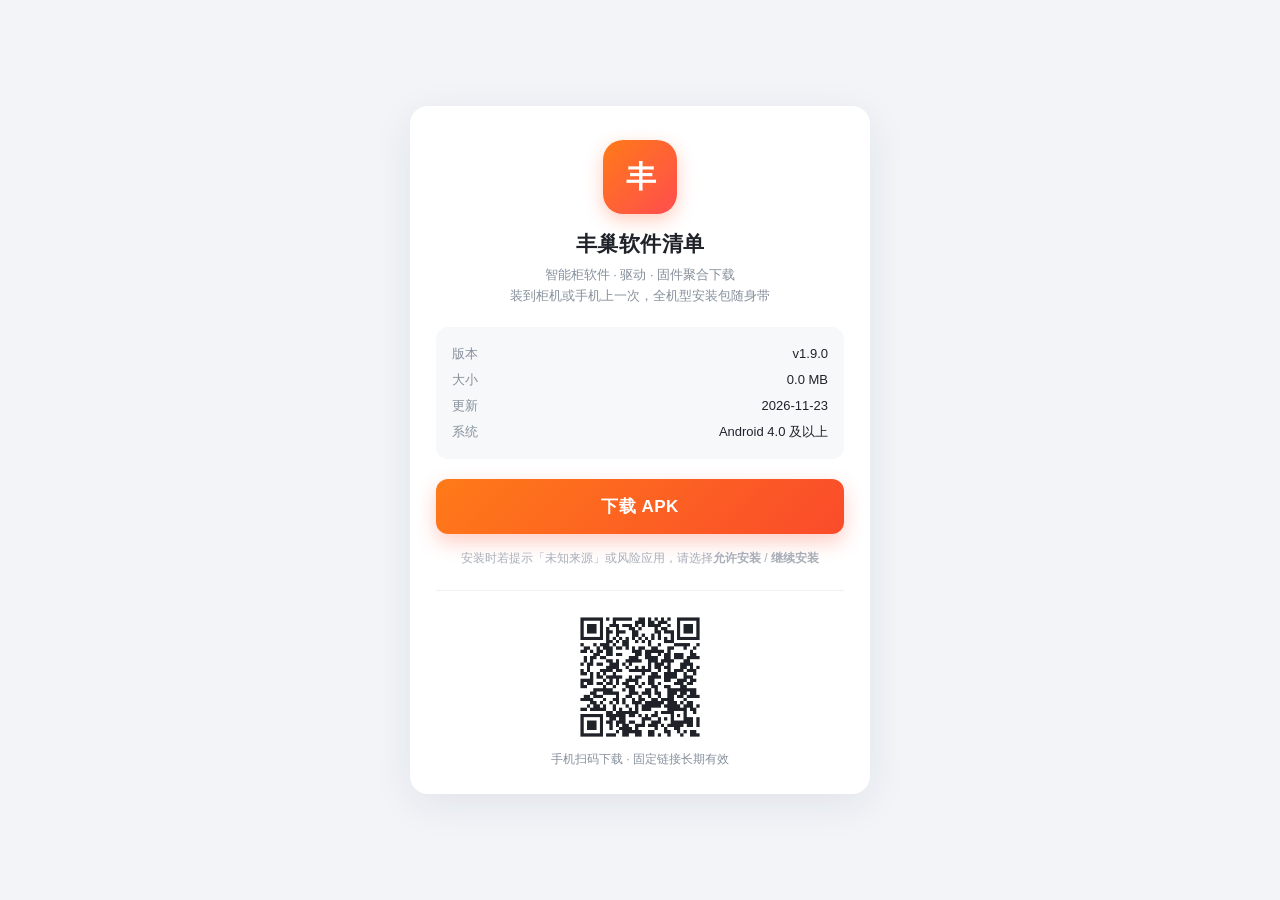
==== app/index.html @ e40d32ba "App 固定下载页：落地页 + 二维码" ====
<!DOCTYPE html>
<html lang="zh-CN">
<head>
<meta charset="utf-8">
<meta name="viewport" content="width=device-width,initial-scale=1,viewport-fit=cover">
<title>丰巢软件清单 · 下载</title>
<style>
  * { margin: 0; padding: 0; box-sizing: border-box; -webkit-tap-highlight-color: transparent; }
  body {
    font-family: -apple-system, BlinkMacSystemFont, "PingFang SC", "Hiragino Sans GB", "Microsoft YaHei", sans-serif;
    background: #f2f4f8; color: #1f2329; min-height: 100vh;
    display: flex; align-items: center; justify-content: center; padding: 20px;
  }
  .card {
    background: #fff; width: 100%; max-width: 460px; border-radius: 18px;
    padding: 34px 26px 26px; box-shadow: 0 10px 40px rgba(20, 32, 60, .08); text-align: center;
  }
  .logo {
    width: 74px; height: 74px; margin: 0 auto 16px; border-radius: 20px;
    background: linear-gradient(135deg, #ff7a18, #ff4d4f); color: #fff;
    font-size: 30px; font-weight: 700; line-height: 74px; letter-spacing: -1px;
    box-shadow: 0 6px 18px rgba(255, 90, 40, .3);
  }
  h1 { font-size: 21px; font-weight: 600; letter-spacing: .5px; }
  .sub { margin-top: 7px; font-size: 13px; color: #86909c; line-height: 1.6; }
  .meta {
    margin: 20px 0 4px; background: #f7f8fa; border-radius: 12px; padding: 14px 16px; text-align: left;
  }
  .meta div { display: flex; justify-content: space-between; font-size: 13px; line-height: 2; }
  .meta span:first-child { color: #86909c; }
  .meta span:last-child { color: #1f2329; font-weight: 500; font-variant-numeric: tabular-nums; }
  .btn {
    display: block; margin-top: 20px; padding: 16px; border-radius: 12px;
    background: linear-gradient(135deg, #ff7a18, #fa4b2b); color: #fff; text-decoration: none;
    font-size: 17px; font-weight: 600; letter-spacing: .5px;
    box-shadow: 0 8px 20px rgba(250, 75, 43, .28);
  }
  .btn:active { transform: translateY(1px); opacity: .92; }
  .btn[aria-disabled="true"] { background: #c9cdd4; box-shadow: none; }
  .hint { margin-top: 14px; font-size: 12px; color: #a9aeb8; line-height: 1.7; }
  .qr { margin-top: 22px; padding-top: 20px; border-top: 1px solid #f0f1f4; }
  .qr img { width: 132px; height: 132px; display: block; margin: 0 auto 8px; }
  .qr p { font-size: 12px; color: #86909c; }
  .mask {
    position: fixed; inset: 0; background: rgba(0, 0, 0, .78); z-index: 99;
    display: none; padding: 24px; color: #fff;
  }
  .mask.on { display: block; }
  .mask .arrow { text-align: right; font-size: 40px; line-height: 1; margin-bottom: 14px; }
  .mask .txt { background: rgba(255, 255, 255, .1); border-radius: 12px; padding: 18px; font-size: 15px; line-height: 1.9; }
  .mask .txt b { color: #ffd666; }
  .mask .close { margin-top: 18px; text-align: center; font-size: 14px; color: #c9cdd4; }
  @media (prefers-color-scheme: dark) {
    body { background: #14151a; color: #e8eaee; }
    .card { background: #1e1f26; box-shadow: 0 10px 40px rgba(0, 0, 0, .5); }
    .meta { background: #26272f; }
    .meta span:last-child { color: #e8eaee; }
    .qr { border-top-color: #2a2b33; }
  }
</style>
</head>
<body>
<div class="card">
  <div class="logo">丰</div>
  <h1>丰巢软件清单</h1>
  <p class="sub">智能柜软件 · 驱动 · 固件聚合下载<br>装到柜机或手机上一次，全机型安装包随身带</p>

  <div class="meta">
    <div><span>版本</span><span id="ver">读取中…</span></div>
    <div><span>大小</span><span id="size">—</span></div>
    <div><span>更新</span><span id="date">—</span></div>
    <div><span>系统</span><span>Android 4.0 及以上</span></div>
  </div>

  <a class="btn" id="dl" href="fcbox-catalog.apk" download>下载 APK</a>
  <p class="hint">安装时若提示「未知来源」或风险应用，请选择<b>允许安装</b> / <b>继续安装</b></p>

  <div class="qr">
    <img src="qr.png" alt="扫码下载" width="132" height="132">
    <p>手机扫码下载 · 固定链接长期有效</p>
  </div>
</div>

<div class="mask" id="mask">
  <div class="arrow">↗</div>
  <div class="txt">
    当前在<b>微信 / QQ</b> 中打开，无法直接下载 APK。<br>
    请点右上角 <b>「···」</b> → 选择<b>「在浏览器打开」</b>，再点下载。
  </div>
  <div class="close" id="closeMask">我知道了</div>
</div>

<script>
(function () {
  var isWx = /MicroMessenger|QQ\//i.test(navigator.userAgent);
  var mask = document.getElementById('mask');
  var btn = document.getElementById('dl');

  if (isWx) {
    btn.addEventListener('click', function (e) { e.preventDefault(); mask.classList.add('on'); });
    if (window.innerWidth < 900) mask.classList.add('on');
  }
  document.getElementById('closeMask').addEventListener('click', function () {
    mask.classList.remove('on');
  });

  fetch('version.json?t=' + Date.now()).then(function (r) { return r.json(); }).then(function (v) {
    document.getElementById('ver').textContent = 'v' + v.version;
    document.getElementById('size').textContent = (v.size / 1048576).toFixed(1) + ' MB';
    var d = new Date(v.updatedAt);
    if (!isNaN(d)) {
      document.getElementById('date').textContent =
        d.getFullYear() + '-' + ('0' + (d.getMonth() + 1)).slice(-2) + '-' + ('0' + d.getDate()).slice(-2);
    }
  }).catch(function () {
    document.getElementById('ver').textContent = '最新版';
  });
})();
</script>
</body>
</html>
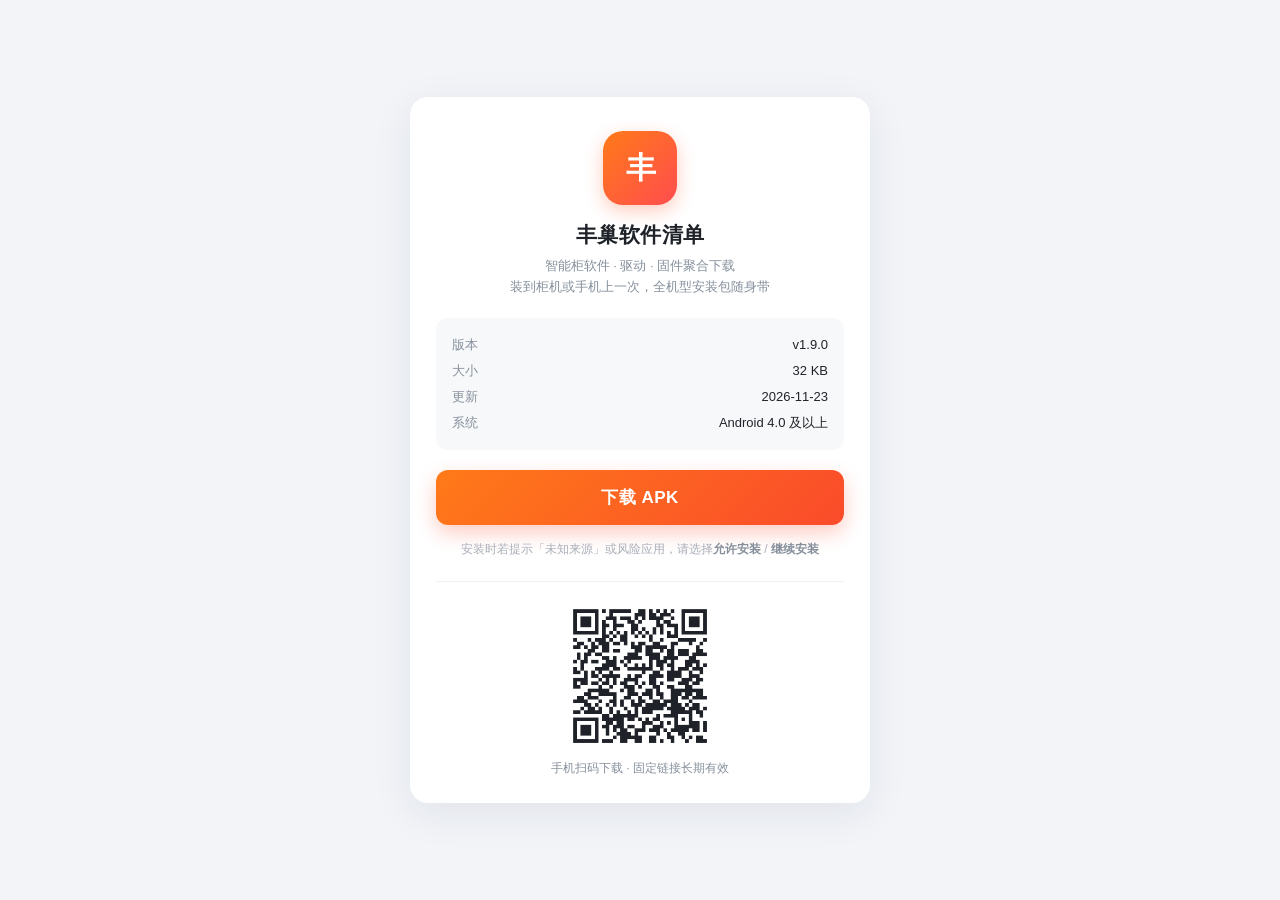
==== commit 4123eb10: "首页加 App 下载入口；落地页尺寸与文案微调" ====
--- a/app/index.html
+++ b/app/index.html
@@ -38,8 +38,9 @@
   .btn:active { transform: translateY(1px); opacity: .92; }
   .btn[aria-disabled="true"] { background: #c9cdd4; box-shadow: none; }
   .hint { margin-top: 14px; font-size: 12px; color: #a9aeb8; line-height: 1.7; }
+  .hint b { white-space: nowrap; color: #86909c; }
   .qr { margin-top: 22px; padding-top: 20px; border-top: 1px solid #f0f1f4; }
-  .qr img { width: 132px; height: 132px; display: block; margin: 0 auto 8px; }
+  .qr img { width: 148px; height: 148px; display: block; margin: 0 auto 10px; border-radius: 10px; background: #fff; }
   .qr p { font-size: 12px; color: #86909c; }
   .mask {
     position: fixed; inset: 0; background: rgba(0, 0, 0, .78); z-index: 99;
@@ -106,7 +107,9 @@
 
   fetch('version.json?t=' + Date.now()).then(function (r) { return r.json(); }).then(function (v) {
     document.getElementById('ver').textContent = 'v' + v.version;
-    document.getElementById('size').textContent = (v.size / 1048576).toFixed(1) + ' MB';
+    var kb = v.size / 1024;
+    document.getElementById('size').textContent =
+      kb < 1024 ? Math.round(kb) + ' KB' : (kb / 1024).toFixed(1) + ' MB';
     var d = new Date(v.updatedAt);
     if (!isNaN(d)) {
       document.getElementById('date').textContent =
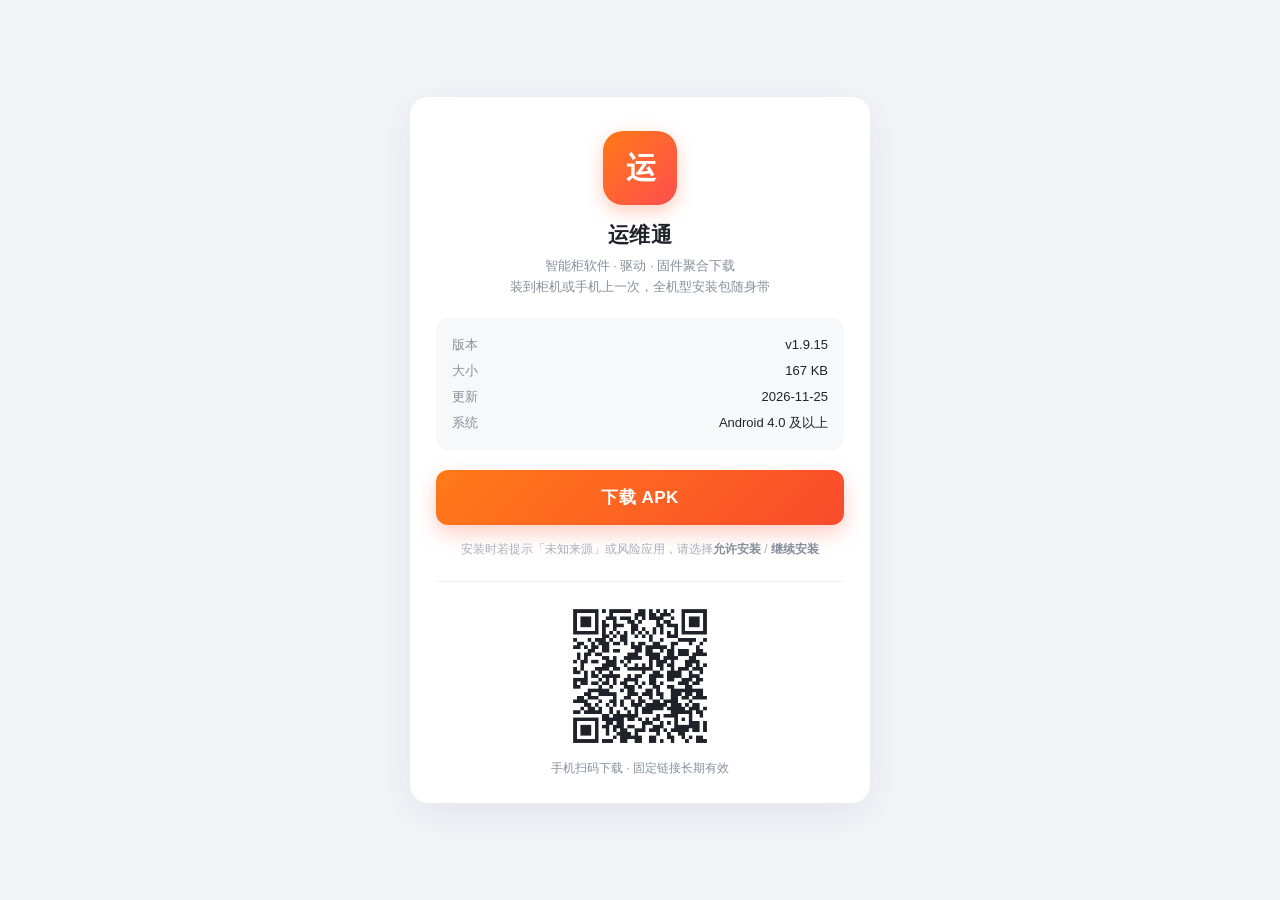
==== commit 5002ed4d: "发布 App v1.9.15 到固定下载地址" ====
--- a/app/index.html
+++ b/app/index.html
@@ -3,7 +3,7 @@
 <head>
 <meta charset="utf-8">
 <meta name="viewport" content="width=device-width,initial-scale=1,viewport-fit=cover">
-<title>丰巢软件清单 · 下载</title>
+<title>运维通 · 下载</title>
 <style>
   * { margin: 0; padding: 0; box-sizing: border-box; -webkit-tap-highlight-color: transparent; }
   body {
@@ -62,8 +62,8 @@
 </head>
 <body>
 <div class="card">
-  <div class="logo">丰</div>
-  <h1>丰巢软件清单</h1>
+  <div class="logo">运</div>
+  <h1>运维通</h1>
   <p class="sub">智能柜软件 · 驱动 · 固件聚合下载<br>装到柜机或手机上一次，全机型安装包随身带</p>
 
   <div class="meta">
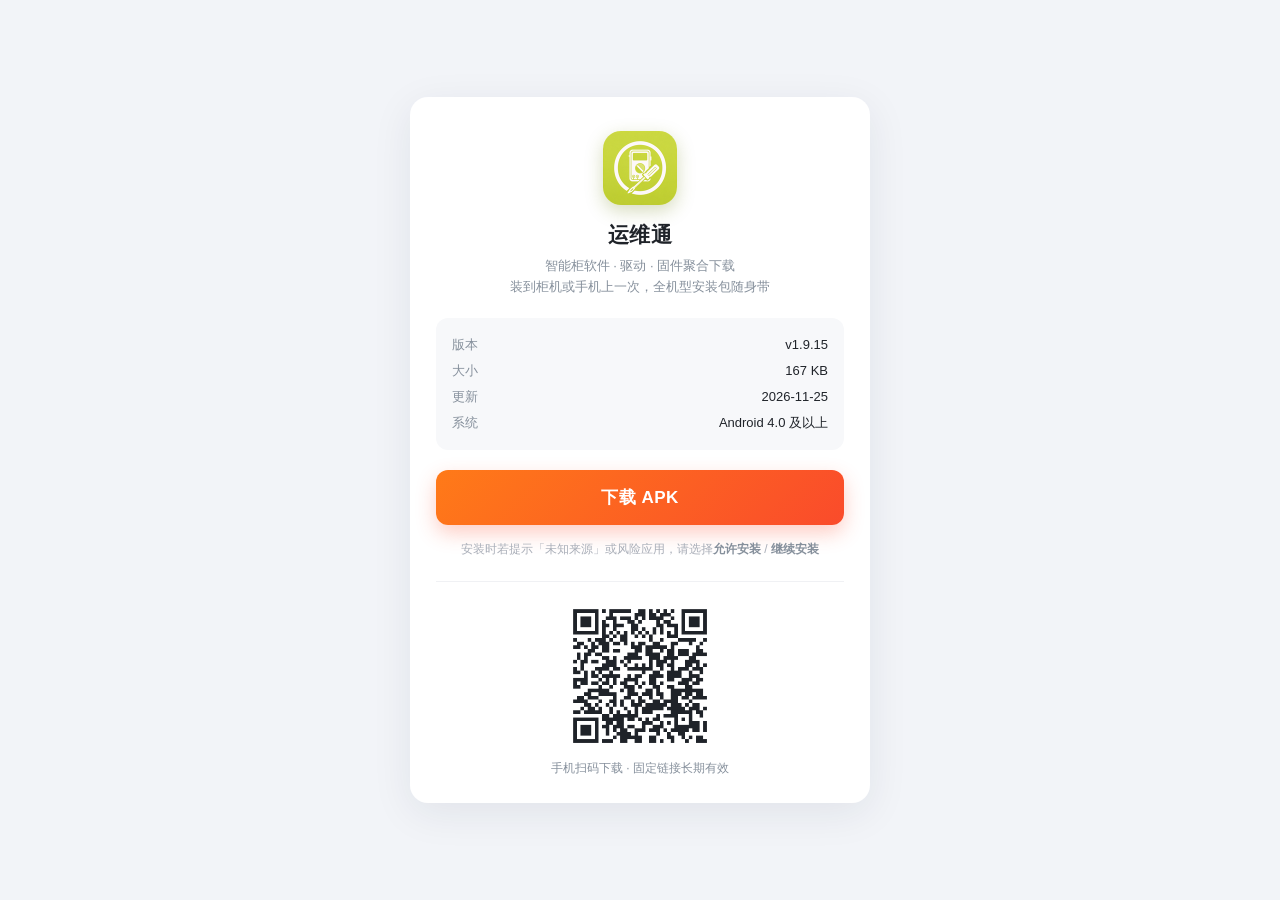
==== commit cad12b13: "下载页改用应用真实图标" ====
--- a/app/index.html
+++ b/app/index.html
@@ -16,10 +16,8 @@
     padding: 34px 26px 26px; box-shadow: 0 10px 40px rgba(20, 32, 60, .08); text-align: center;
   }
   .logo {
-    width: 74px; height: 74px; margin: 0 auto 16px; border-radius: 20px;
-    background: linear-gradient(135deg, #ff7a18, #ff4d4f); color: #fff;
-    font-size: 30px; font-weight: 700; line-height: 74px; letter-spacing: -1px;
-    box-shadow: 0 6px 18px rgba(255, 90, 40, .3);
+    width: 74px; height: 74px; margin: 0 auto 16px; border-radius: 18px; display: block;
+    box-shadow: 0 6px 18px rgba(110, 130, 20, .28);
   }
   h1 { font-size: 21px; font-weight: 600; letter-spacing: .5px; }
   .sub { margin-top: 7px; font-size: 13px; color: #86909c; line-height: 1.6; }
@@ -62,7 +60,7 @@
 </head>
 <body>
 <div class="card">
-  <div class="logo">运</div>
+  <img class="logo" src="icon.png" alt="运维通" width="74" height="74">
   <h1>运维通</h1>
   <p class="sub">智能柜软件 · 驱动 · 固件聚合下载<br>装到柜机或手机上一次，全机型安装包随身带</p>
 
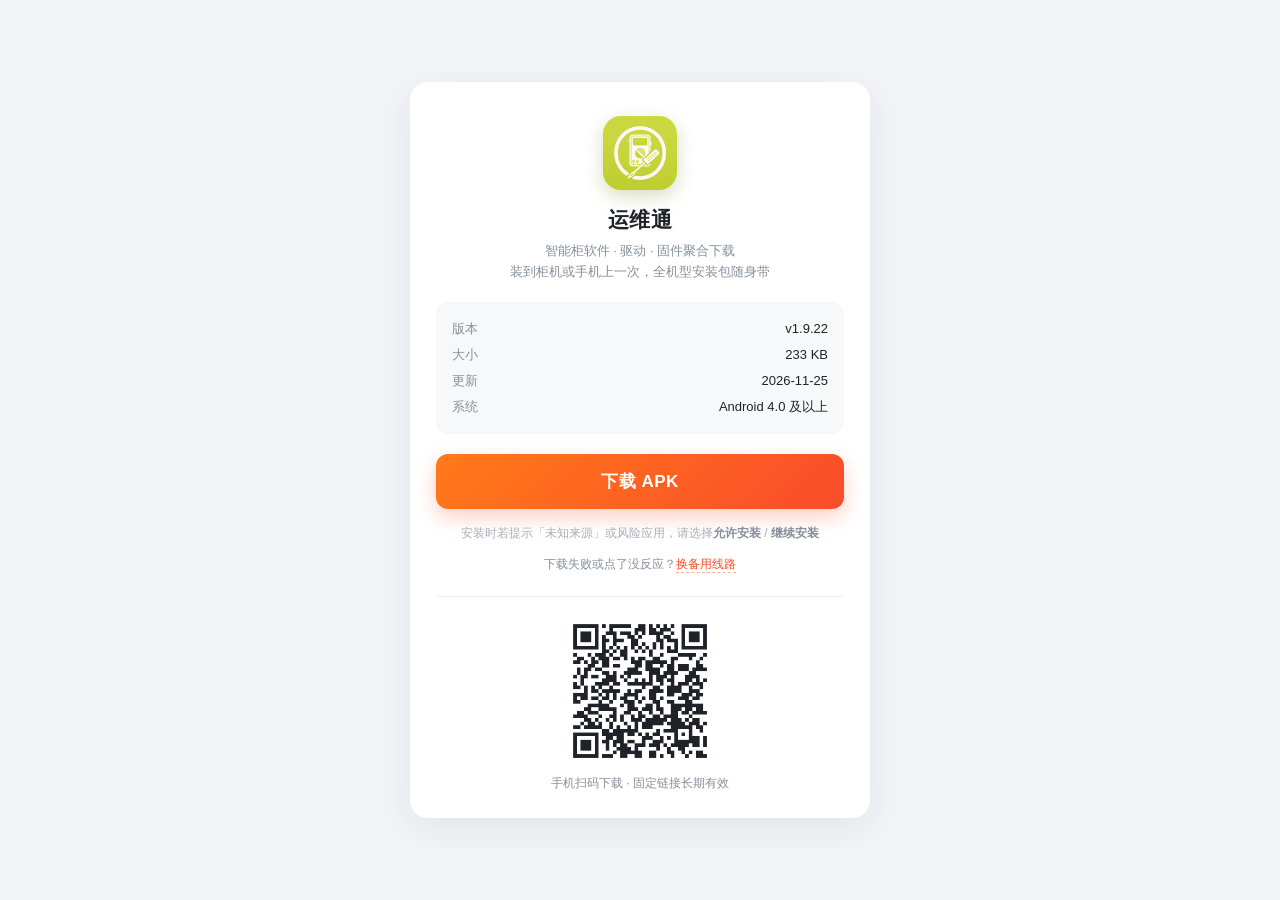
==== commit 97add977: "下载页：小米浏览器自动切备用线路（本站网关不支持断点续传）" ====
--- a/app/index.html
+++ b/app/index.html
@@ -37,6 +37,8 @@
   .btn[aria-disabled="true"] { background: #c9cdd4; box-shadow: none; }
   .hint { margin-top: 14px; font-size: 12px; color: #a9aeb8; line-height: 1.7; }
   .hint b { white-space: nowrap; color: #86909c; }
+  .alt { margin-top: 10px; font-size: 12px; color: #86909c; line-height: 1.7; }
+  .alt a { color: #fa4b2b; text-decoration: none; border-bottom: 1px dashed rgba(250, 75, 43, .45); padding-bottom: 1px; }
   .qr { margin-top: 22px; padding-top: 20px; border-top: 1px solid #f0f1f4; }
   .qr img { width: 148px; height: 148px; display: block; margin: 0 auto 10px; border-radius: 10px; background: #fff; }
   .qr p { font-size: 12px; color: #86909c; }
@@ -73,6 +75,7 @@
 
   <a class="btn" id="dl" href="fcbox-catalog.apk" download>下载 APK</a>
   <p class="hint">安装时若提示「未知来源」或风险应用，请选择<b>允许安装</b> / <b>继续安装</b></p>
+  <p class="alt" id="alt">下载失败或点了没反应？<a id="mir" href="https://chuyl666.github.io/fcbox-download/app/fcbox-catalog.apk">换备用线路</a></p>
 
   <div class="qr">
     <img src="qr.png" alt="扫码下载" width="132" height="132">
@@ -94,6 +97,17 @@
   var isWx = /MicroMessenger|QQ\//i.test(navigator.userAgent);
   var mask = document.getElementById('mask');
   var btn = document.getElementById('dl');
+
+  /* 本站网关不回 206（不支持断点续传），小米自带浏览器用的是多线程下载器，
+     遇到 200 全量响应会直接判失败。GitHub Pages 镜像支持 Range，给 MIUI 默认走镜像。 */
+  var MIRROR = 'https://chuyl666.github.io/fcbox-download/app/fcbox-catalog.apk';
+  var isMiui = /MiuiBrowser|XiaoMi\//i.test(navigator.userAgent);
+  if (isMiui) {
+    btn.href = MIRROR;
+    btn.textContent = '下载 APK（备用线路）';
+    document.getElementById('alt').innerHTML =
+      '已自动切到支持断点续传的线路；若仍失败，可长按复制链接到其他浏览器下载';
+  }
 
   if (isWx) {
     btn.addEventListener('click', function (e) { e.preventDefault(); mask.classList.add('on'); });
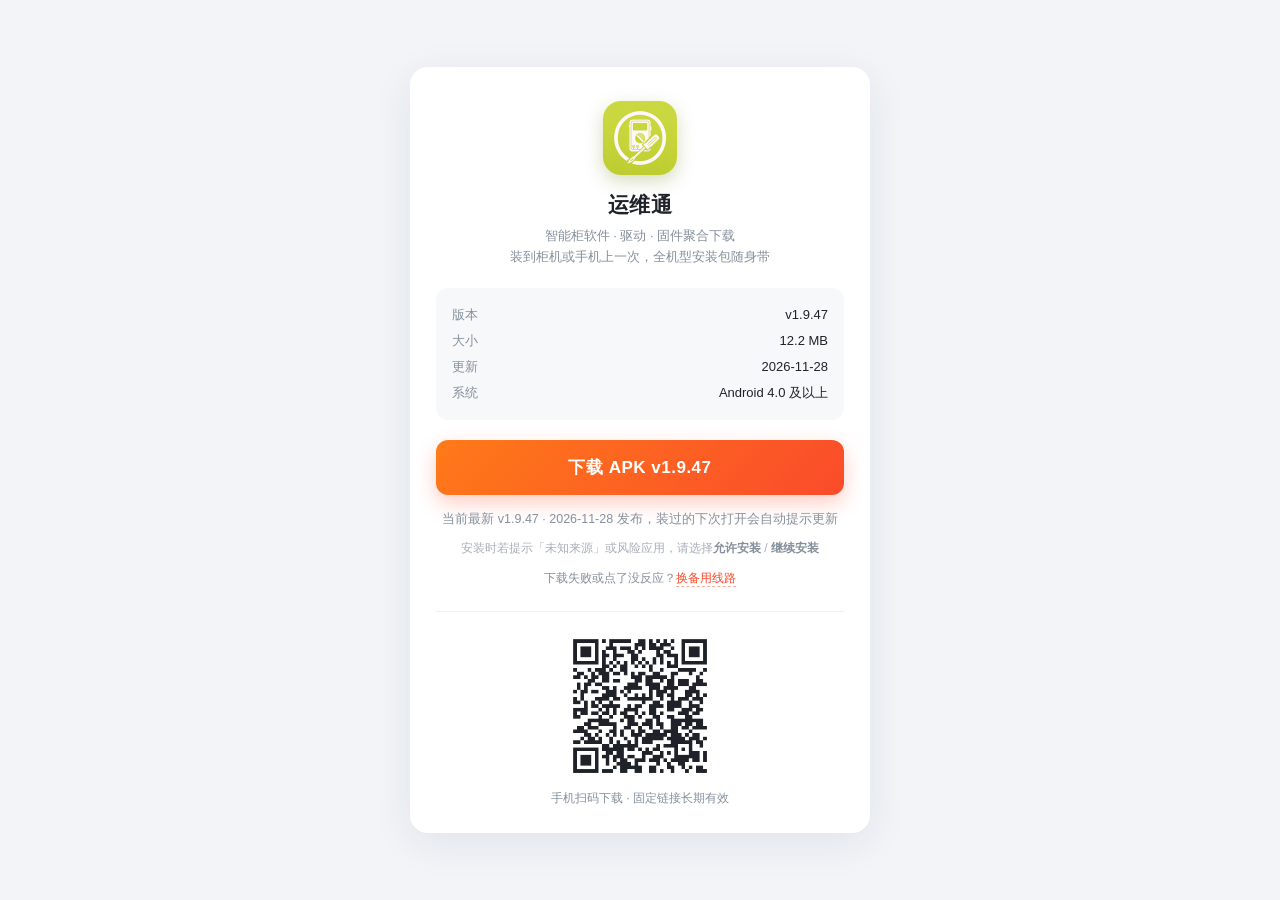
==== commit cf6d840b: "下载页加一键更新：按 version.json 实时拼带版本号的下载地址，旧版用户自动提示更新" ====
--- a/app/index.html
+++ b/app/index.html
@@ -35,7 +35,15 @@
   }
   .btn:active { transform: translateY(1px); opacity: .92; }
   .btn[aria-disabled="true"] { background: #c9cdd4; box-shadow: none; }
-  .hint { margin-top: 14px; font-size: 12px; color: #a9aeb8; line-height: 1.7; }
+  /* 有新版本时给主按钮加一圈呼吸光，提示「该更新了」 */
+  .btn.fresh { animation: breathe 2s ease-in-out infinite; }
+  @keyframes breathe {
+    0%, 100% { box-shadow: 0 8px 20px rgba(250, 75, 43, .28); }
+    50% { box-shadow: 0 8px 26px rgba(250, 75, 43, .55); }
+  }
+  .state { margin-top: 14px; font-size: 12.5px; line-height: 1.7; color: #86909c; min-height: 21px; }
+  .state.fresh { color: #f5222d; font-weight: 600; }
+  .hint { margin-top: 8px; font-size: 12px; color: #a9aeb8; line-height: 1.7; }
   .hint b { white-space: nowrap; color: #86909c; }
   .alt { margin-top: 10px; font-size: 12px; color: #86909c; line-height: 1.7; }
   .alt a { color: #fa4b2b; text-decoration: none; border-bottom: 1px dashed rgba(250, 75, 43, .45); padding-bottom: 1px; }
@@ -57,6 +65,7 @@
     .meta { background: #26272f; }
     .meta span:last-child { color: #e8eaee; }
     .qr { border-top-color: #2a2b33; }
+    .state.fresh { color: #ff7875; }
   }
 </style>
 </head>
@@ -74,6 +83,7 @@
   </div>
 
   <a class="btn" id="dl" href="fcbox-catalog.apk" download>下载 APK</a>
+  <p class="state" id="state">正在获取最新版本…</p>
   <p class="hint">安装时若提示「未知来源」或风险应用，请选择<b>允许安装</b> / <b>继续安装</b></p>
   <p class="alt" id="alt">下载失败或点了没反应？<a id="mir" href="https://chuyl666.github.io/fcbox-download/app/fcbox-catalog.apk">换备用线路</a></p>
 
@@ -97,38 +107,95 @@
   var isWx = /MicroMessenger|QQ\//i.test(navigator.userAgent);
   var mask = document.getElementById('mask');
   var btn = document.getElementById('dl');
+  var state = document.getElementById('state');
+  var mir = document.getElementById('mir');
 
   /* 本站网关不回 206（不支持断点续传），小米自带浏览器用的是多线程下载器，
      遇到 200 全量响应会直接判失败。GitHub Pages 镜像支持 Range，给 MIUI 默认走镜像。 */
+  var LOCAL_APK = 'fcbox-catalog.apk';
   var MIRROR = 'https://chuyl666.github.io/fcbox-download/app/fcbox-catalog.apk';
   var isMiui = /MiuiBrowser|XiaoMi\//i.test(navigator.userAgent);
+  var base = isMiui ? MIRROR : LOCAL_APK;
+  var KEY = 'fcbox_app_ver';        // 本机上次下载过的版本
+  var VER = '';                     // 线上最新版本
+
   if (isMiui) {
-    btn.href = MIRROR;
     btn.textContent = '下载 APK（备用线路）';
     document.getElementById('alt').innerHTML =
       '已自动切到支持断点续传的线路；若仍失败，可长按复制链接到其他浏览器下载';
   }
 
+  /* 读取「上次下载的版本」：优先 URL 参数 ?ver=（App 内跳转会带自己的版本），
+     否则用本机 localStorage 记录。两条都没有就按首次安装处理。 */
+  function knownVersion() {
+    var m = /[?&]ver=([^&]+)/.exec(location.search);
+    if (m) return decodeURIComponent(m[1]);
+    try { return localStorage.getItem(KEY) || ''; } catch (e) { return ''; }
+  }
+
+  /* 同一个文件名反复覆盖，浏览器和 CDN 会把旧包缓存住，所以下载地址带上版本号 +
+     时间戳，保证「点一次拿到的一定是当前这一版」。 */
+  function apkUrl(v) {
+    return base + (base.indexOf('?') < 0 ? '?' : '&') + 'v=' + encodeURIComponent(v) + '&t=' + Date.now();
+  }
+
+  function remember(v) {
+    try { localStorage.setItem(KEY, v); } catch (e) {}
+  }
+
+  fetch('version.json?t=' + Date.now(), { cache: 'no-store' })
+    .then(function (r) { return r.json(); })
+    .then(function (v) {
+      VER = v.version;
+      document.getElementById('ver').textContent = 'v' + v.version;
+      var kb = v.size / 1024;
+      document.getElementById('size').textContent =
+        kb < 1024 ? Math.round(kb) + ' KB' : (kb / 1024).toFixed(1) + ' MB';
+      var d = new Date(v.updatedAt);
+      var day = '';
+      if (!isNaN(d)) {
+        day = d.getFullYear() + '-' + ('0' + (d.getMonth() + 1)).slice(-2) + '-' + ('0' + d.getDate()).slice(-2);
+        document.getElementById('date').textContent = day;
+      }
+
+      btn.href = apkUrl(v.version);
+      btn.setAttribute('download', '运维通_v' + v.version + '.apk');
+      mir.href = MIRROR;
+      var tail = isMiui ? '（备用线路）' : '';
+
+      var known = knownVersion();
+      if (known && known !== v.version) {
+        // 有旧版 → 主按钮直接就是「一键更新」
+        btn.textContent = '一键更新到 v' + v.version + tail;
+        btn.className = 'btn fresh';
+        state.className = 'state fresh';
+        state.textContent = '检测到你上次下载的是 v' + known + '，点上方按钮直接换新';
+      } else if (known) {
+        btn.textContent = '已是最新版，重新下载' + tail;
+        state.className = 'state';
+        state.textContent = '当前最新 v' + v.version + (day ? ' · ' + day + ' 发布' : '');
+      } else {
+        btn.textContent = '下载 APK v' + v.version + tail;
+        state.className = 'state';
+        state.textContent = '当前最新 v' + v.version + (day ? ' · ' + day + ' 发布' : '') + '，装过的下次打开会自动提示更新';
+      }
+    })
+    .catch(function () {
+      document.getElementById('ver').textContent = '最新版';
+      state.className = 'state';
+      state.textContent = '版本信息读取失败，仍可直接下载最新安装包';
+    });
+
+  btn.addEventListener('click', function (e) {
+    if (isWx) { e.preventDefault(); mask.classList.add('on'); return; }
+    if (VER) remember(VER);
+  });
+
   if (isWx) {
-    btn.addEventListener('click', function (e) { e.preventDefault(); mask.classList.add('on'); });
     if (window.innerWidth < 900) mask.classList.add('on');
   }
   document.getElementById('closeMask').addEventListener('click', function () {
     mask.classList.remove('on');
-  });
-
-  fetch('version.json?t=' + Date.now()).then(function (r) { return r.json(); }).then(function (v) {
-    document.getElementById('ver').textContent = 'v' + v.version;
-    var kb = v.size / 1024;
-    document.getElementById('size').textContent =
-      kb < 1024 ? Math.round(kb) + ' KB' : (kb / 1024).toFixed(1) + ' MB';
-    var d = new Date(v.updatedAt);
-    if (!isNaN(d)) {
-      document.getElementById('date').textContent =
-        d.getFullYear() + '-' + ('0' + (d.getMonth() + 1)).slice(-2) + '-' + ('0' + d.getDate()).slice(-2);
-    }
-  }).catch(function () {
-    document.getElementById('ver').textContent = '最新版';
   });
 })();
 </script>
